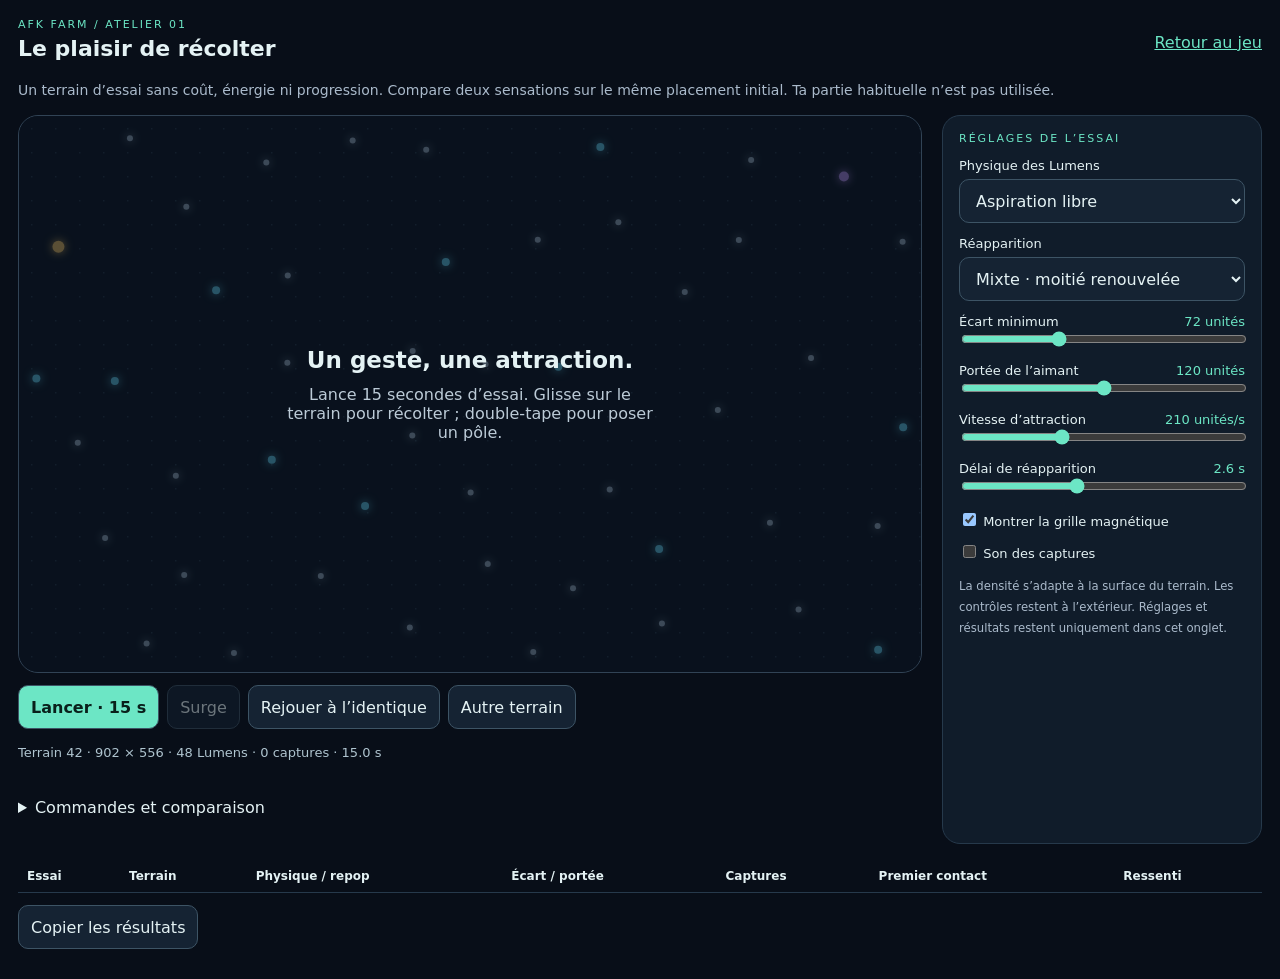
==== lab/index.html @ 684d40b1 "feat: add isolated harvest feeling laboratory" ====
<!doctype html>
<html lang="fr"><head><meta charset="utf-8"><meta name="viewport" content="width=device-width,initial-scale=1,viewport-fit=cover"><title>AFK Farm · Atelier de récolte</title>
<style>
:root{color-scheme:dark;font-family:system-ui,sans-serif;background:#080e18;color:#e4f2f4;--accent:#6ce6c5}*{box-sizing:border-box}body{margin:0}main{max-width:1400px;margin:auto;padding:18px}header{display:flex;justify-content:space-between;align-items:center;gap:12px}h1{font-size:22px;margin:5px 0}p{color:#aabacb;font-size:14px;line-height:1.5}a{color:var(--accent)}.tag{color:var(--accent);font-size:11px;letter-spacing:2px}.layout{display:grid;grid-template-columns:minmax(0,1fr) 320px;gap:20px}.arena-wrap{min-width:0}#arena{position:relative;width:100%;height:clamp(260px,62svh,720px);border:1px solid #314355;border-radius:20px;overflow:hidden;background:#0b1523}canvas{width:100%;height:100%;display:block;touch-action:none}canvas:focus-visible{outline:3px solid var(--accent);outline-offset:-5px}#overlay{position:absolute;inset:0;display:grid;place-content:center;text-align:center;pointer-events:none;background:#08101aaa;padding:24px}#overlay strong{font-size:23px}#overlay span{max-width:380px;margin-top:12px;color:#bccbd7}.controls{display:flex;flex-wrap:wrap;gap:8px;margin:12px 0}button,select,input{font:inherit}select{font-size:16px}button,select{border:1px solid #3d5465;border-radius:10px;background:#152333;color:#e4f2f4;min-height:44px;padding:9px 12px}button{cursor:pointer}button.primary{background:var(--accent);color:#09201b;font-weight:700}button:disabled{opacity:.45;cursor:default}aside{background:#101c2a;border:1px solid #26394b;border-radius:18px;padding:16px}label{display:block;font-size:13px;margin:13px 0}label select{width:100%;margin-top:6px}label input[type=range]{width:100%;accent-color:var(--accent)}label output{float:right;color:var(--accent)}details{margin:10px 0}summary{cursor:pointer;min-height:36px}#metrics{font-size:13px;color:#afc4cf;line-height:1.8}.results{overflow:auto;margin-top:16px}table{width:100%;border-collapse:collapse;font-size:12px;white-space:nowrap}th,td{text-align:left;padding:9px;border-bottom:1px solid #26394b}#status{min-height:24px;color:var(--accent);font-size:13px}small{color:#aabacb}textarea{width:100%;height:110px;background:#091321;color:#d9edf1} @media(max-width:760px){main{padding:12px}.layout{display:block}aside{margin-top:16px}h1{font-size:19px}header a{font-size:13px}#arena{height:55svh;min-height:260px}}@media(prefers-reduced-motion:reduce){*{scroll-behavior:auto}}
</style></head><body><main>
<header><div><div class="tag">AFK FARM / ATELIER 01</div><h1>Le plaisir de récolter</h1></div><a href="../">Retour au jeu</a></header>
<p>Un terrain d’essai sans coût, énergie ni progression. Compare deux sensations sur le même placement initial. Ta partie habituelle n’est pas utilisée.</p>
<div class="layout"><div class="arena-wrap"><div id="arena"><canvas id="field" tabindex="0" aria-label="Terrain de récolte. Flèches pour déplacer l’aimant, P pour poser un pôle, espace pour Surge."></canvas><div id="overlay"><strong>Un geste, une attraction.</strong><span>Lance 15 secondes d’essai. Glisse sur le terrain pour récolter ; double-tape pour poser un pôle.</span></div></div>
<div class="controls"><button id="start" class="primary">Lancer · 15 s</button><button id="surge" disabled>Surge</button><button id="replay">Rejouer à l’identique</button><button id="next">Autre terrain</button></div>
<div id="metrics"></div><div id="status" role="status" aria-live="polite"></div>
<details><summary>Commandes et comparaison</summary><p>À la souris : survole le terrain. Au doigt : maintiens et glisse. Double-clic ou double-tap : pôle pendant 11 s (six maximum). Au clavier : sélectionne le terrain, utilise les flèches, P et espace. Un changement de taille interrompt l’essai pour éviter de mélanger les mesures.</p><p>Change une seule règle à la fois, puis rejoue avec le même numéro de terrain. « Avec ressort » est une variante expérimentale, pas une copie exacte du jeu actuel. Les chiffres mesurent la récolte, pas le plaisir.</p></details>
</div><aside><div class="tag">RÉGLAGES DE L’ESSAI</div>
<label>Physique des Lumens<select id="physics"><option value="flow">Aspiration libre</option><option value="spring">Avec ressort de rappel</option></select></label>
<label>Réapparition<select id="mode"><option value="mixed">Mixte · moitié renouvelée</option><option value="fixed">Positions fixes</option><option value="new">Nouvelles positions</option></select></label>
<label>Écart minimum <output id="spacing-out"></output><input id="spacing" type="range" min="48" max="120" step="4" value="72"></label>
<label>Portée de l’aimant <output id="radius-out"></output><input id="radius" type="range" min="60" max="180" step="5" value="120"></label>
<label>Vitesse d’attraction <output id="speed-out"></output><input id="speed" type="range" min="100" max="420" step="10" value="210"></label>
<label>Délai de réapparition <output id="respawn-out"></output><input id="respawn" type="range" min="1" max="5" step=".2" value="2.6"></label>
<label><input id="grid" type="checkbox" checked> Montrer la grille magnétique</label><label><input id="sound" type="checkbox"> Son des captures</label>
<p><small>La densité s’adapte à la surface du terrain. Les contrôles restent à l’extérieur. Réglages et résultats restent uniquement dans cet onglet.</small></p></aside></div>
<div class="results"><table><thead><tr><th>Essai</th><th>Terrain</th><th>Physique / repop</th><th>Écart / portée</th><th>Captures</th><th>Premier contact</th><th>Ressenti</th></tr></thead><tbody id="results"></tbody></table></div>
<div class="controls"><button id="copy">Copier les résultats</button></div><textarea id="export" hidden readonly aria-label="Résultats à copier manuellement"></textarea>
</main><script src="engine.js"></script><script src="lab.js"></script></body></html>
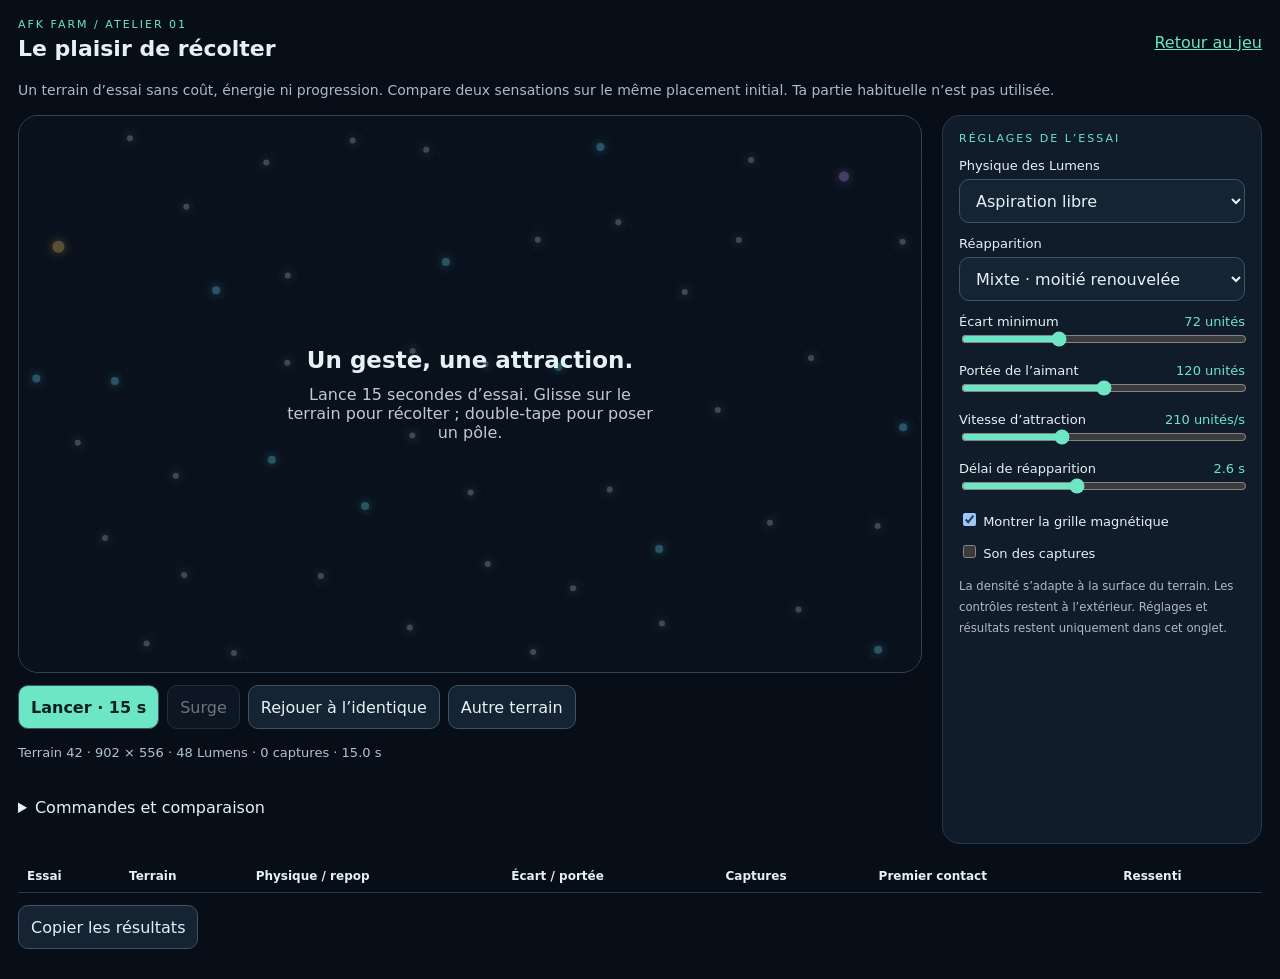
==== commit b43e3d56: "fix: capture touch gestures and keep harvest trials stable on mobile" ====
--- a/lab/index.html
+++ b/lab/index.html
@@ -1,14 +1,14 @@
 <!doctype html>
 <html lang="fr"><head><meta charset="utf-8"><meta name="viewport" content="width=device-width,initial-scale=1,viewport-fit=cover"><title>AFK Farm · Atelier de récolte</title>
 <style>
-:root{color-scheme:dark;font-family:system-ui,sans-serif;background:#080e18;color:#e4f2f4;--accent:#6ce6c5}*{box-sizing:border-box}body{margin:0}main{max-width:1400px;margin:auto;padding:18px}header{display:flex;justify-content:space-between;align-items:center;gap:12px}h1{font-size:22px;margin:5px 0}p{color:#aabacb;font-size:14px;line-height:1.5}a{color:var(--accent)}.tag{color:var(--accent);font-size:11px;letter-spacing:2px}.layout{display:grid;grid-template-columns:minmax(0,1fr) 320px;gap:20px}.arena-wrap{min-width:0}#arena{position:relative;width:100%;height:clamp(260px,62svh,720px);border:1px solid #314355;border-radius:20px;overflow:hidden;background:#0b1523}canvas{width:100%;height:100%;display:block;touch-action:none}canvas:focus-visible{outline:3px solid var(--accent);outline-offset:-5px}#overlay{position:absolute;inset:0;display:grid;place-content:center;text-align:center;pointer-events:none;background:#08101aaa;padding:24px}#overlay strong{font-size:23px}#overlay span{max-width:380px;margin-top:12px;color:#bccbd7}.controls{display:flex;flex-wrap:wrap;gap:8px;margin:12px 0}button,select,input{font:inherit}select{font-size:16px}button,select{border:1px solid #3d5465;border-radius:10px;background:#152333;color:#e4f2f4;min-height:44px;padding:9px 12px}button{cursor:pointer}button.primary{background:var(--accent);color:#09201b;font-weight:700}button:disabled{opacity:.45;cursor:default}aside{background:#101c2a;border:1px solid #26394b;border-radius:18px;padding:16px}label{display:block;font-size:13px;margin:13px 0}label select{width:100%;margin-top:6px}label input[type=range]{width:100%;accent-color:var(--accent)}label output{float:right;color:var(--accent)}details{margin:10px 0}summary{cursor:pointer;min-height:36px}#metrics{font-size:13px;color:#afc4cf;line-height:1.8}.results{overflow:auto;margin-top:16px}table{width:100%;border-collapse:collapse;font-size:12px;white-space:nowrap}th,td{text-align:left;padding:9px;border-bottom:1px solid #26394b}#status{min-height:24px;color:var(--accent);font-size:13px}small{color:#aabacb}textarea{width:100%;height:110px;background:#091321;color:#d9edf1} @media(max-width:760px){main{padding:12px}.layout{display:block}aside{margin-top:16px}h1{font-size:19px}header a{font-size:13px}#arena{height:55svh;min-height:260px}}@media(prefers-reduced-motion:reduce){*{scroll-behavior:auto}}
+:root{color-scheme:dark;font-family:system-ui,sans-serif;background:#080e18;color:#e4f2f4;--accent:#6ce6c5}*{box-sizing:border-box}body{margin:0}main{max-width:1400px;margin:auto;padding:18px}header{display:flex;justify-content:space-between;align-items:center;gap:12px}h1{font-size:22px;margin:5px 0}p{color:#aabacb;font-size:14px;line-height:1.5}a{color:var(--accent)}.tag{color:var(--accent);font-size:11px;letter-spacing:2px}.layout{display:grid;grid-template-columns:minmax(0,1fr) 320px;gap:20px}.arena-wrap{min-width:0}#arena{position:relative;width:100%;height:clamp(260px,62svh,720px);border:1px solid #314355;border-radius:20px;overflow:hidden;background:#0b1523}#arena{touch-action:none;overscroll-behavior:contain;-webkit-user-select:none;user-select:none}canvas{width:100%;height:100%;display:block;touch-action:none}canvas:focus-visible{outline:3px solid var(--accent);outline-offset:-5px}#overlay{position:absolute;inset:0;display:grid;place-content:center;text-align:center;pointer-events:none;background:#08101aaa;padding:24px}#overlay strong{font-size:23px}#overlay span{max-width:380px;margin-top:12px;color:#bccbd7}.controls{display:flex;flex-wrap:wrap;gap:8px;margin:12px 0}button,select,input{font:inherit}select{font-size:16px}button,select{border:1px solid #3d5465;border-radius:10px;background:#152333;color:#e4f2f4;min-height:44px;padding:9px 12px}button{cursor:pointer}button.primary{background:var(--accent);color:#09201b;font-weight:700}button:disabled{opacity:.45;cursor:default}aside{background:#101c2a;border:1px solid #26394b;border-radius:18px;padding:16px}label{display:block;font-size:13px;margin:13px 0}label select{width:100%;margin-top:6px}label input[type=range]{width:100%;accent-color:var(--accent)}label output{float:right;color:var(--accent)}details{margin:10px 0}summary{cursor:pointer;min-height:36px}#metrics{font-size:13px;color:#afc4cf;line-height:1.8}.results{overflow:auto;margin-top:16px}table{width:100%;border-collapse:collapse;font-size:12px;white-space:nowrap}th,td{text-align:left;padding:9px;border-bottom:1px solid #26394b}#status{min-height:24px;color:var(--accent);font-size:13px}small{color:#aabacb}textarea{width:100%;height:110px;background:#091321;color:#d9edf1} @media(max-width:760px){main{padding:12px}.layout{display:block}aside{margin-top:16px}h1{font-size:19px}header a{font-size:13px}#arena{height:55svh;min-height:260px}}@media(prefers-reduced-motion:reduce){*{scroll-behavior:auto}}
 </style></head><body><main>
 <header><div><div class="tag">AFK FARM / ATELIER 01</div><h1>Le plaisir de récolter</h1></div><a href="../">Retour au jeu</a></header>
 <p>Un terrain d’essai sans coût, énergie ni progression. Compare deux sensations sur le même placement initial. Ta partie habituelle n’est pas utilisée.</p>
 <div class="layout"><div class="arena-wrap"><div id="arena"><canvas id="field" tabindex="0" aria-label="Terrain de récolte. Flèches pour déplacer l’aimant, P pour poser un pôle, espace pour Surge."></canvas><div id="overlay"><strong>Un geste, une attraction.</strong><span>Lance 15 secondes d’essai. Glisse sur le terrain pour récolter ; double-tape pour poser un pôle.</span></div></div>
 <div class="controls"><button id="start" class="primary">Lancer · 15 s</button><button id="surge" disabled>Surge</button><button id="replay">Rejouer à l’identique</button><button id="next">Autre terrain</button></div>
 <div id="metrics"></div><div id="status" role="status" aria-live="polite"></div>
-<details><summary>Commandes et comparaison</summary><p>À la souris : survole le terrain. Au doigt : maintiens et glisse. Double-clic ou double-tap : pôle pendant 11 s (six maximum). Au clavier : sélectionne le terrain, utilise les flèches, P et espace. Un changement de taille interrompt l’essai pour éviter de mélanger les mesures.</p><p>Change une seule règle à la fois, puis rejoue avec le même numéro de terrain. « Avec ressort » est une variante expérimentale, pas une copie exacte du jeu actuel. Les chiffres mesurent la récolte, pas le plaisir.</p></details>
+<details><summary>Commandes et comparaison</summary><p>À la souris : survole le terrain. Au doigt : maintiens et glisse. Double-clic ou double-tap : pôle pendant 11 s (six maximum). Au clavier : sélectionne le terrain, utilise les flèches, P et espace. Le terrain reste stable pendant l’essai, même lorsque la barre de Safari se déplace.</p><p>Change une seule règle à la fois, puis rejoue avec le même numéro de terrain. « Avec ressort » est une variante expérimentale, pas une copie exacte du jeu actuel. Les chiffres mesurent la récolte, pas le plaisir.</p></details>
 </div><aside><div class="tag">RÉGLAGES DE L’ESSAI</div>
 <label>Physique des Lumens<select id="physics"><option value="flow">Aspiration libre</option><option value="spring">Avec ressort de rappel</option></select></label>
 <label>Réapparition<select id="mode"><option value="mixed">Mixte · moitié renouvelée</option><option value="fixed">Positions fixes</option><option value="new">Nouvelles positions</option></select></label>
@@ -20,4 +20,4 @@
 <p><small>La densité s’adapte à la surface du terrain. Les contrôles restent à l’extérieur. Réglages et résultats restent uniquement dans cet onglet.</small></p></aside></div>
 <div class="results"><table><thead><tr><th>Essai</th><th>Terrain</th><th>Physique / repop</th><th>Écart / portée</th><th>Captures</th><th>Premier contact</th><th>Ressenti</th></tr></thead><tbody id="results"></tbody></table></div>
 <div class="controls"><button id="copy">Copier les résultats</button></div><textarea id="export" hidden readonly aria-label="Résultats à copier manuellement"></textarea>
-</main><script src="engine.js"></script><script src="lab.js"></script></body></html>
+</main><script src="engine.js?v=2"></script><script src="lab.js?v=2"></script></body></html>
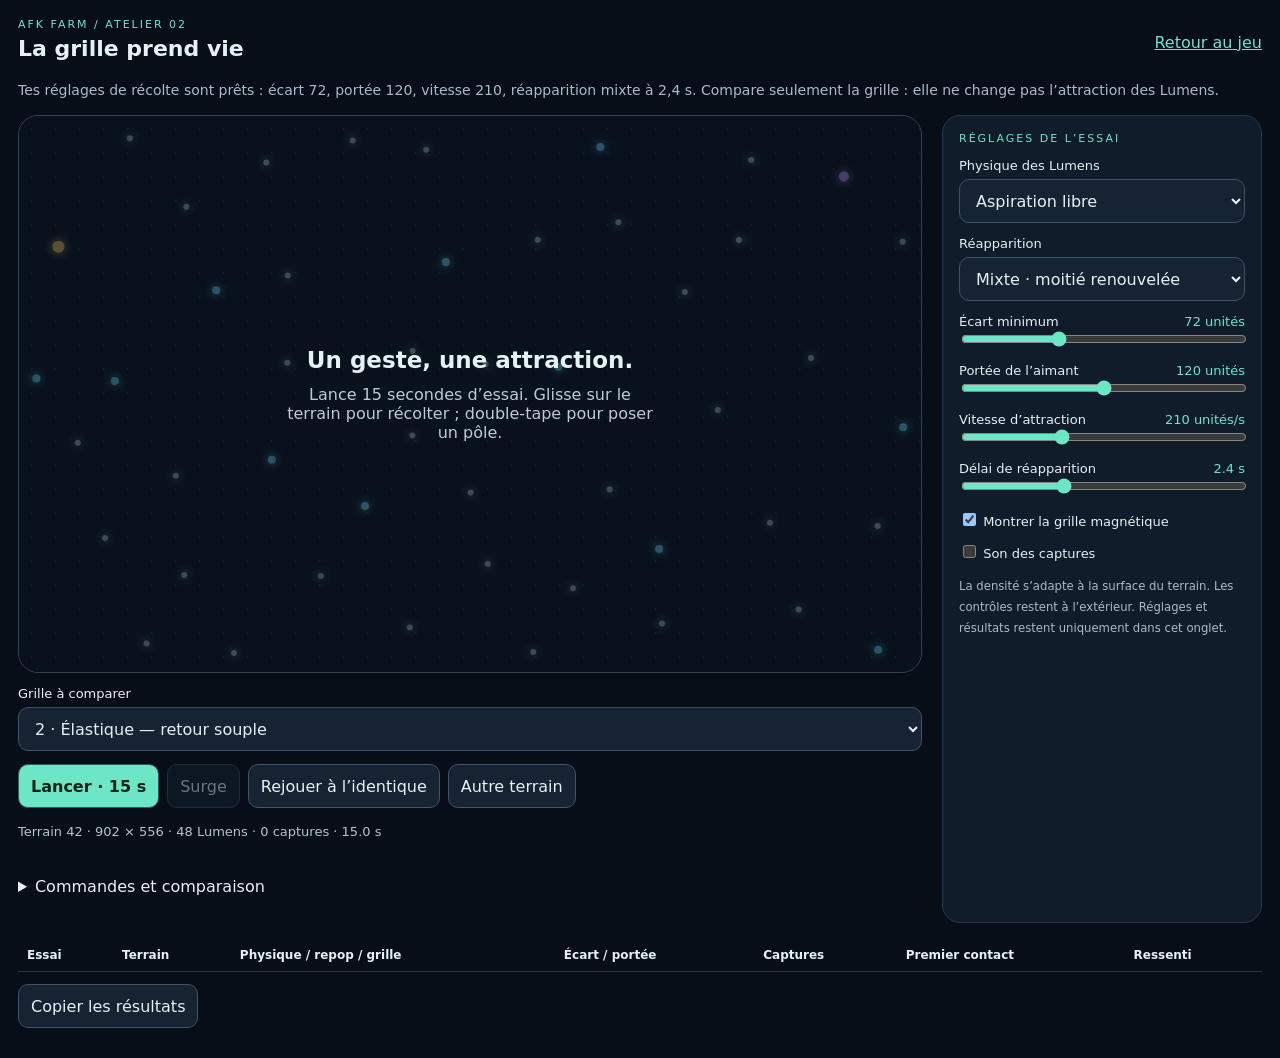
==== commit 91451521: "feat: compare magnetic grid feedback with validated harvest defaults" ====
--- a/lab/index.html
+++ b/lab/index.html
@@ -3,10 +3,10 @@
 <style>
 :root{color-scheme:dark;font-family:system-ui,sans-serif;background:#080e18;color:#e4f2f4;--accent:#6ce6c5}*{box-sizing:border-box}body{margin:0}main{max-width:1400px;margin:auto;padding:18px}header{display:flex;justify-content:space-between;align-items:center;gap:12px}h1{font-size:22px;margin:5px 0}p{color:#aabacb;font-size:14px;line-height:1.5}a{color:var(--accent)}.tag{color:var(--accent);font-size:11px;letter-spacing:2px}.layout{display:grid;grid-template-columns:minmax(0,1fr) 320px;gap:20px}.arena-wrap{min-width:0}#arena{position:relative;width:100%;height:clamp(260px,62svh,720px);border:1px solid #314355;border-radius:20px;overflow:hidden;background:#0b1523}#arena{touch-action:none;overscroll-behavior:contain;-webkit-user-select:none;user-select:none}canvas{width:100%;height:100%;display:block;touch-action:none}canvas:focus-visible{outline:3px solid var(--accent);outline-offset:-5px}#overlay{position:absolute;inset:0;display:grid;place-content:center;text-align:center;pointer-events:none;background:#08101aaa;padding:24px}#overlay strong{font-size:23px}#overlay span{max-width:380px;margin-top:12px;color:#bccbd7}.controls{display:flex;flex-wrap:wrap;gap:8px;margin:12px 0}button,select,input{font:inherit}select{font-size:16px}button,select{border:1px solid #3d5465;border-radius:10px;background:#152333;color:#e4f2f4;min-height:44px;padding:9px 12px}button{cursor:pointer}button.primary{background:var(--accent);color:#09201b;font-weight:700}button:disabled{opacity:.45;cursor:default}aside{background:#101c2a;border:1px solid #26394b;border-radius:18px;padding:16px}label{display:block;font-size:13px;margin:13px 0}label select{width:100%;margin-top:6px}label input[type=range]{width:100%;accent-color:var(--accent)}label output{float:right;color:var(--accent)}details{margin:10px 0}summary{cursor:pointer;min-height:36px}#metrics{font-size:13px;color:#afc4cf;line-height:1.8}.results{overflow:auto;margin-top:16px}table{width:100%;border-collapse:collapse;font-size:12px;white-space:nowrap}th,td{text-align:left;padding:9px;border-bottom:1px solid #26394b}#status{min-height:24px;color:var(--accent);font-size:13px}small{color:#aabacb}textarea{width:100%;height:110px;background:#091321;color:#d9edf1} @media(max-width:760px){main{padding:12px}.layout{display:block}aside{margin-top:16px}h1{font-size:19px}header a{font-size:13px}#arena{height:55svh;min-height:260px}}@media(prefers-reduced-motion:reduce){*{scroll-behavior:auto}}
 </style></head><body><main>
-<header><div><div class="tag">AFK FARM / ATELIER 01</div><h1>Le plaisir de récolter</h1></div><a href="../">Retour au jeu</a></header>
-<p>Un terrain d’essai sans coût, énergie ni progression. Compare deux sensations sur le même placement initial. Ta partie habituelle n’est pas utilisée.</p>
+<header><div><div class="tag">AFK FARM / ATELIER 02</div><h1>La grille prend vie</h1></div><a href="../">Retour au jeu</a></header>
+<p>Tes réglages de récolte sont prêts : écart 72, portée 120, vitesse 210, réapparition mixte à 2,4 s. Compare seulement la grille : elle ne change pas l’attraction des Lumens.</p>
 <div class="layout"><div class="arena-wrap"><div id="arena"><canvas id="field" tabindex="0" aria-label="Terrain de récolte. Flèches pour déplacer l’aimant, P pour poser un pôle, espace pour Surge."></canvas><div id="overlay"><strong>Un geste, une attraction.</strong><span>Lance 15 secondes d’essai. Glisse sur le terrain pour récolter ; double-tape pour poser un pôle.</span></div></div>
-<div class="controls"><button id="start" class="primary">Lancer · 15 s</button><button id="surge" disabled>Surge</button><button id="replay">Rejouer à l’identique</button><button id="next">Autre terrain</button></div>
+<label>Grille à comparer<select id="gridStyle"><option value="subtle">1 · Discrète — mouvement doux</option><option value="elastic" selected>2 · Élastique — retour souple</option><option value="wave">3 · Onde — réaction aux captures</option></select></label><div class="controls"><button id="start" class="primary">Lancer · 15 s</button><button id="surge" disabled>Surge</button><button id="replay">Rejouer à l’identique</button><button id="next">Autre terrain</button></div>
 <div id="metrics"></div><div id="status" role="status" aria-live="polite"></div>
 <details><summary>Commandes et comparaison</summary><p>À la souris : survole le terrain. Au doigt : maintiens et glisse. Double-clic ou double-tap : pôle pendant 11 s (six maximum). Au clavier : sélectionne le terrain, utilise les flèches, P et espace. Le terrain reste stable pendant l’essai, même lorsque la barre de Safari se déplace.</p><p>Change une seule règle à la fois, puis rejoue avec le même numéro de terrain. « Avec ressort » est une variante expérimentale, pas une copie exacte du jeu actuel. Les chiffres mesurent la récolte, pas le plaisir.</p></details>
 </div><aside><div class="tag">RÉGLAGES DE L’ESSAI</div>
@@ -15,9 +15,9 @@
 <label>Écart minimum <output id="spacing-out"></output><input id="spacing" type="range" min="48" max="120" step="4" value="72"></label>
 <label>Portée de l’aimant <output id="radius-out"></output><input id="radius" type="range" min="60" max="180" step="5" value="120"></label>
 <label>Vitesse d’attraction <output id="speed-out"></output><input id="speed" type="range" min="100" max="420" step="10" value="210"></label>
-<label>Délai de réapparition <output id="respawn-out"></output><input id="respawn" type="range" min="1" max="5" step=".2" value="2.6"></label>
+<label>Délai de réapparition <output id="respawn-out"></output><input id="respawn" type="range" min="1" max="5" step=".2" value="2.4"></label>
 <label><input id="grid" type="checkbox" checked> Montrer la grille magnétique</label><label><input id="sound" type="checkbox"> Son des captures</label>
 <p><small>La densité s’adapte à la surface du terrain. Les contrôles restent à l’extérieur. Réglages et résultats restent uniquement dans cet onglet.</small></p></aside></div>
-<div class="results"><table><thead><tr><th>Essai</th><th>Terrain</th><th>Physique / repop</th><th>Écart / portée</th><th>Captures</th><th>Premier contact</th><th>Ressenti</th></tr></thead><tbody id="results"></tbody></table></div>
+<div class="results"><table><thead><tr><th>Essai</th><th>Terrain</th><th>Physique / repop / grille</th><th>Écart / portée</th><th>Captures</th><th>Premier contact</th><th>Ressenti</th></tr></thead><tbody id="results"></tbody></table></div>
 <div class="controls"><button id="copy">Copier les résultats</button></div><textarea id="export" hidden readonly aria-label="Résultats à copier manuellement"></textarea>
-</main><script src="engine.js?v=2"></script><script src="lab.js?v=2"></script></body></html>
+</main><script src="engine.js?v=3"></script><script src="grid.js?v=3"></script><script src="lab.js?v=3"></script></body></html>
